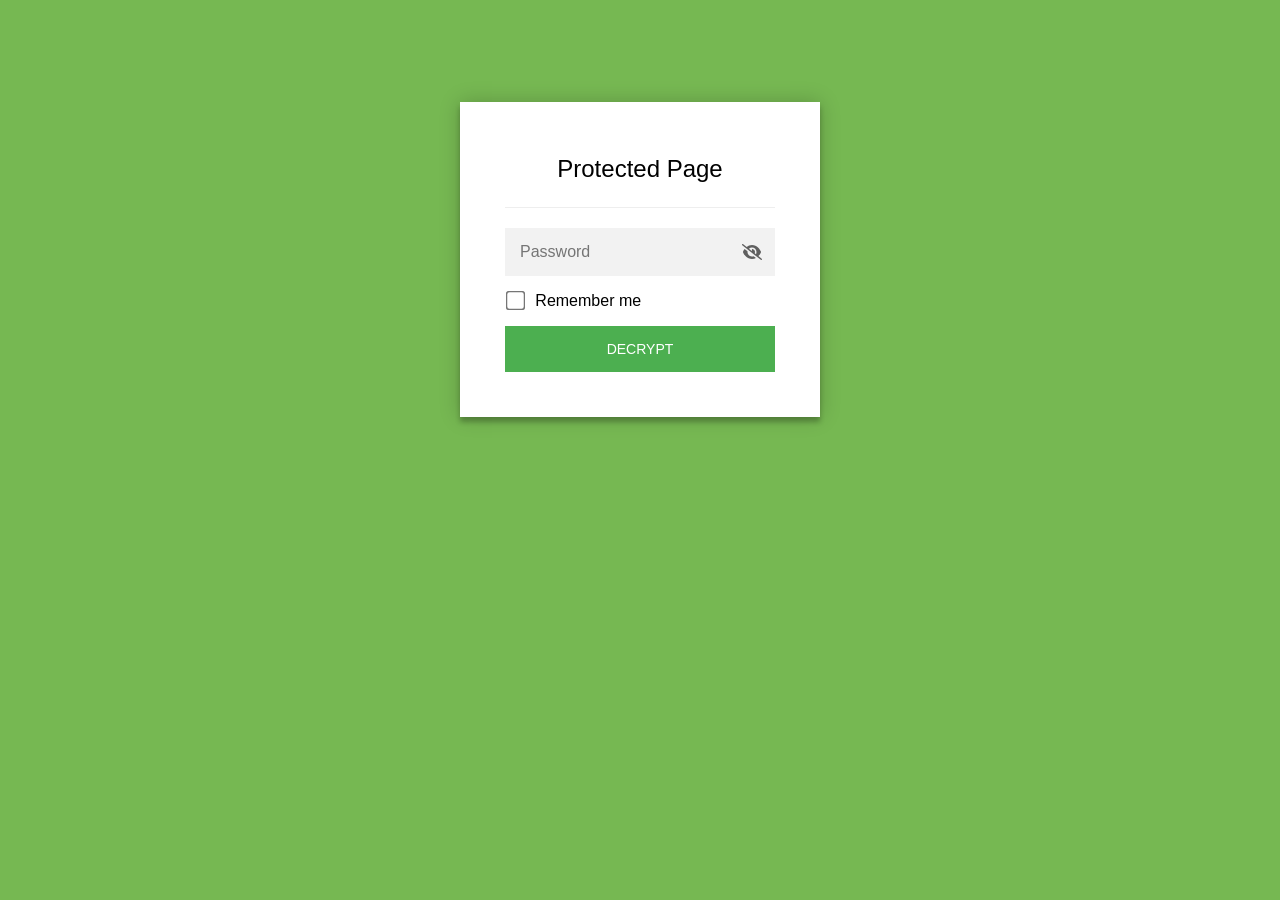
==== cases/ai-assistance.html @ ab693ded "feat: add AI Assistance NDA case with slider + new Figma-derived visual system - New case page cases" ====
<!DOCTYPE html>
<html class="staticrypt-html">
    <head>
        <meta charset="utf-8" />
        <title>Protected Page</title>
        <meta name="viewport" content="width=device-width, initial-scale=1" />

        <!-- do not cache this page -->
        <meta http-equiv="cache-control" content="max-age=0" />
        <meta http-equiv="cache-control" content="no-cache" />
        <meta http-equiv="expires" content="0" />
        <meta http-equiv="expires" content="Tue, 01 Jan 1980 1:00:00 GMT" />
        <meta http-equiv="pragma" content="no-cache" />

        <style>
            .staticrypt-hr {
                margin-top: 20px;
                margin-bottom: 20px;
                border: 0;
                border-top: 1px solid #eee;
            }

            .staticrypt-page {
                width: 360px;
                padding: 8% 0 0;
                margin: auto;
                box-sizing: border-box;
            }

            .staticrypt-form {
                position: relative;
                z-index: 1;
                background: #ffffff;
                max-width: 360px;
                margin: 0 auto 100px;
                padding: 45px;
                text-align: center;
                box-shadow: 0 0 20px 0 rgba(0, 0, 0, 0.2), 0 5px 5px 0 rgba(0, 0, 0, 0.24);
            }

            .staticrypt-form input[type="password"],
            input[type="text"] {
                background: inherit;
                border: 0;
                box-sizing: border-box; /* This ensures padding is included in the total width */
                font-size: 14px;
                outline: 0;
                padding: 15px 30px 15px 15px; /* Adjust the padding to ensure there is space for the icon */
                width: 100%;
            }

            .staticrypt-password-container {
                position: relative;
                outline: 0;
                background: #f2f2f2;
                width: 100%;
                border: 0;
                margin: 0 0 15px;
                box-sizing: border-box;
            }

            .staticrypt-toggle-password-visibility {
                cursor: pointer;
                height: 20px;
                opacity: 60%;
                padding: 13px;
                position: absolute;
                right: 0;
                top: 50%;
                transform: translateY(-50%);
                width: 20px;
            }

            .staticrypt-form .staticrypt-decrypt-button {
                text-transform: uppercase;
                outline: 0;
                background: #4CAF50;
                width: 100%;
                border: 0;
                padding: 15px;
                color: #ffffff;
                font-size: 14px;
                cursor: pointer;
            }

            .staticrypt-form .staticrypt-decrypt-button:hover,
            .staticrypt-form .staticrypt-decrypt-button:active,
            .staticrypt-form .staticrypt-decrypt-button:focus {
                background: #4CAF50;
                filter: brightness(92%);
            }

            .staticrypt-html {
                height: 100%;
            }

            .staticrypt-body {
                height: 100%;
                margin: 0;
            }

            .staticrypt-content {
                height: 100%;
                margin-bottom: 1em;
                background: #76B852;
                font-family: "Arial", sans-serif;
                -webkit-font-smoothing: antialiased;
                -moz-osx-font-smoothing: grayscale;
            }

            .staticrypt-instructions {
                margin-top: -1em;
                margin-bottom: 1em;
            }

            .staticrypt-title {
                font-size: 1.5em;
            }

            label.staticrypt-remember {
                display: flex;
                align-items: center;
                margin-bottom: 1em;
            }

            .staticrypt-remember input[type="checkbox"] {
                transform: scale(1.5);
                margin-right: 1em;
            }

            .hidden {
                display: none !important;
            }

            .staticrypt-spinner-container {
                height: 100%;
                display: flex;
                align-items: center;
                justify-content: center;
            }

            .staticrypt-spinner {
                display: inline-block;
                width: 2rem;
                height: 2rem;
                vertical-align: text-bottom;
                border: 0.25em solid gray;
                border-right-color: transparent;
                border-radius: 50%;
                -webkit-animation: spinner-border 0.75s linear infinite;
                animation: spinner-border 0.75s linear infinite;
                animation-duration: 0.75s;
                animation-timing-function: linear;
                animation-delay: 0s;
                animation-iteration-count: infinite;
                animation-direction: normal;
                animation-fill-mode: none;
                animation-play-state: running;
                animation-name: spinner-border;
            }

            @keyframes spinner-border {
                100% {
                    transform: rotate(360deg);
                }
            }

            @media screen and (-webkit-min-device-pixel-ratio: 0) {
                .staticrypt-form input[type="password"],
                input[type="text"] {
                    font-size: 16px;
                }
            }
        </style>
    </head>

    <body class="staticrypt-body">
        <div id="staticrypt_loading" class="staticrypt-spinner-container">
            <div class="staticrypt-spinner"></div>
        </div>

        <div id="staticrypt_content" class="staticrypt-content hidden">
            <div class="staticrypt-page">
                <div class="staticrypt-form">
                    <div class="staticrypt-instructions">
                        <p class="staticrypt-title">Protected Page</p>
                        <p></p>
                    </div>

                    <hr class="staticrypt-hr" />

                    <form id="staticrypt-form" action="#" method="post">
                        <div class="staticrypt-password-container">
                            <input
                                id="staticrypt-password"
                                type="password"
                                name="password"
                                placeholder="Password"
                                autofocus
                            />

                            <img
                                class="staticrypt-toggle-password-visibility"
                                alt="Show password"
                                title="Show password"
                                src="[data-uri]"
                            />
                        </div>

                        <label id="staticrypt-remember-label" class="staticrypt-remember hidden">
                            <input id="staticrypt-remember" type="checkbox" name="remember" />
                            Remember me
                        </label>

                        <input type="submit" class="staticrypt-decrypt-button" value="DECRYPT" />
                    </form>
                </div>
            </div>
        </div>

        <script>
            // these variables will be filled when generating the file - the template format is 'variable_name'
            const staticryptInitiator = ((function(){
  const exports = {};
  const cryptoEngine = ((function(){
  const exports = {};
  const { subtle } = crypto;

const IV_BITS = 16 * 8;
const HEX_BITS = 4;
const ENCRYPTION_ALGO = "AES-CBC";

/**
 * Translates between utf8 encoded hexadecimal strings
 * and Uint8Array bytes.
 */
const HexEncoder = {
    /**
     * hex string -> bytes
     * @param {string} hexString
     * @returns {Uint8Array}
     */
    parse: function (hexString) {
        if (hexString.length % 2 !== 0) throw "Invalid hexString";
        const arrayBuffer = new Uint8Array(hexString.length / 2);

        for (let i = 0; i < hexString.length; i += 2) {
            const byteValue = parseInt(hexString.substring(i, i + 2), 16);
            if (isNaN(byteValue)) {
                throw "Invalid hexString";
            }
            arrayBuffer[i / 2] = byteValue;
        }
        return arrayBuffer;
    },

    /**
     * bytes -> hex string
     * @param {Uint8Array} bytes
     * @returns {string}
     */
    stringify: function (bytes) {
        const hexBytes = [];

        for (let i = 0; i < bytes.length; ++i) {
            let byteString = bytes[i].toString(16);
            if (byteString.length < 2) {
                byteString = "0" + byteString;
            }
            hexBytes.push(byteString);
        }
        return hexBytes.join("");
    },
};

/**
 * Translates between utf8 strings and Uint8Array bytes.
 */
const UTF8Encoder = {
    parse: function (str) {
        return new TextEncoder().encode(str);
    },

    stringify: function (bytes) {
        return new TextDecoder().decode(bytes);
    },
};

/**
 * Salt and encrypt a msg with a password.
 */
async function encrypt(msg, hashedPassword) {
    // Must be 16 bytes, unpredictable, and preferably cryptographically random. However, it need not be secret.
    // https://developer.mozilla.org/en-US/docs/Web/API/SubtleCrypto/encrypt#parameters
    const iv = crypto.getRandomValues(new Uint8Array(IV_BITS / 8));

    const key = await subtle.importKey("raw", HexEncoder.parse(hashedPassword), ENCRYPTION_ALGO, false, ["encrypt"]);

    const encrypted = await subtle.encrypt(
        {
            name: ENCRYPTION_ALGO,
            iv: iv,
        },
        key,
        UTF8Encoder.parse(msg)
    );

    // iv will be 32 hex characters, we prepend it to the ciphertext for use in decryption
    return HexEncoder.stringify(iv) + HexEncoder.stringify(new Uint8Array(encrypted));
}
exports.encrypt = encrypt;

/**
 * Decrypt a salted msg using a password.
 *
 * @param {string} encryptedMsg
 * @param {string} hashedPassword
 * @returns {Promise<string>}
 */
async function decrypt(encryptedMsg, hashedPassword) {
    const ivLength = IV_BITS / HEX_BITS;
    const iv = HexEncoder.parse(encryptedMsg.substring(0, ivLength));
    const encrypted = encryptedMsg.substring(ivLength);

    const key = await subtle.importKey("raw", HexEncoder.parse(hashedPassword), ENCRYPTION_ALGO, false, ["decrypt"]);

    const outBuffer = await subtle.decrypt(
        {
            name: ENCRYPTION_ALGO,
            iv: iv,
        },
        key,
        HexEncoder.parse(encrypted)
    );

    return UTF8Encoder.stringify(new Uint8Array(outBuffer));
}
exports.decrypt = decrypt;

/**
 * Salt and hash the password so it can be stored in localStorage without opening a password reuse vulnerability.
 *
 * @param {string} password
 * @param {string} salt
 * @returns {Promise<string>}
 */
async function hashPassword(password, salt) {
    // we hash the password in multiple steps, each adding more iterations. This is because we used to allow less
    // iterations, so for backward compatibility reasons, we need to support going from that to more iterations.
    let hashedPassword = await hashLegacyRound(password, salt);

    hashedPassword = await hashSecondRound(hashedPassword, salt);

    return hashThirdRound(hashedPassword, salt);
}
exports.hashPassword = hashPassword;

/**
 * This hashes the password with 1k iterations. This is a low number, we need this function to support backwards
 * compatibility.
 *
 * @param {string} password
 * @param {string} salt
 * @returns {Promise<string>}
 */
function hashLegacyRound(password, salt) {
    return pbkdf2(password, salt, 1000, "SHA-1");
}
exports.hashLegacyRound = hashLegacyRound;

/**
 * Add a second round of iterations. This is because we used to use 1k, so for backwards compatibility with
 * remember-me/autodecrypt links, we need to support going from that to more iterations.
 *
 * @param hashedPassword
 * @param salt
 * @returns {Promise<string>}
 */
function hashSecondRound(hashedPassword, salt) {
    return pbkdf2(hashedPassword, salt, 14000, "SHA-256");
}
exports.hashSecondRound = hashSecondRound;

/**
 * Add a third round of iterations to bring total number to 600k. This is because we used to use 1k, then 15k, so for
 * backwards compatibility with remember-me/autodecrypt links, we need to support going from that to more iterations.
 *
 * @param hashedPassword
 * @param salt
 * @returns {Promise<string>}
 */
function hashThirdRound(hashedPassword, salt) {
    return pbkdf2(hashedPassword, salt, 585000, "SHA-256");
}
exports.hashThirdRound = hashThirdRound;

/**
 * Salt and hash the password so it can be stored in localStorage without opening a password reuse vulnerability.
 *
 * @param {string} password
 * @param {string} salt
 * @param {int} iterations
 * @param {string} hashAlgorithm
 * @returns {Promise<string>}
 */
async function pbkdf2(password, salt, iterations, hashAlgorithm) {
    const key = await subtle.importKey("raw", UTF8Encoder.parse(password), "PBKDF2", false, ["deriveBits"]);

    const keyBytes = await subtle.deriveBits(
        {
            name: "PBKDF2",
            hash: hashAlgorithm,
            iterations,
            salt: UTF8Encoder.parse(salt),
        },
        key,
        256
    );

    return HexEncoder.stringify(new Uint8Array(keyBytes));
}

function generateRandomSalt() {
    const bytes = crypto.getRandomValues(new Uint8Array(128 / 8));

    return HexEncoder.stringify(new Uint8Array(bytes));
}
exports.generateRandomSalt = generateRandomSalt;

async function signMessage(hashedPassword, message) {
    const key = await subtle.importKey(
        "raw",
        HexEncoder.parse(hashedPassword),
        {
            name: "HMAC",
            hash: "SHA-256",
        },
        false,
        ["sign"]
    );
    const signature = await subtle.sign("HMAC", key, UTF8Encoder.parse(message));

    return HexEncoder.stringify(new Uint8Array(signature));
}
exports.signMessage = signMessage;

function getRandomAlphanum() {
    const possibleCharacters = "abcdefghijklmnopqrstuvwxyzABCDEFGHIJKLMNOPQRSTUVWXYZ0123456789";

    let byteArray;
    let parsedInt;

    // Keep generating new random bytes until we get a value that falls
    // within a range that can be evenly divided by possibleCharacters.length
    do {
        byteArray = crypto.getRandomValues(new Uint8Array(1));
        // extract the lowest byte to get an int from 0 to 255 (probably unnecessary, since we're only generating 1 byte)
        parsedInt = byteArray[0] & 0xff;
    } while (parsedInt >= 256 - (256 % possibleCharacters.length));

    // Take the modulo of the parsed integer to get a random number between 0 and totalLength - 1
    const randomIndex = parsedInt % possibleCharacters.length;

    return possibleCharacters[randomIndex];
}

/**
 * Generate a random string of a given length.
 *
 * @param {int} length
 * @returns {string}
 */
function generateRandomString(length) {
    let randomString = "";

    for (let i = 0; i < length; i++) {
        randomString += getRandomAlphanum();
    }

    return randomString;
}
exports.generateRandomString = generateRandomString;

  return exports;
})());
const codec = ((function(){
  const exports = {};
  /**
 * Initialize the codec with the provided cryptoEngine - this return functions to encode and decode messages.
 *
 * @param cryptoEngine - the engine to use for encryption / decryption
 */
function init(cryptoEngine) {
    const exports = {};

    /**
     * Top-level function for encoding a message.
     * Includes password hashing, encryption, and signing.
     *
     * @param {string} msg
     * @param {string} password
     * @param {string} salt
     *
     * @returns {string} The encoded text
     */
    async function encode(msg, password, salt) {
        const hashedPassword = await cryptoEngine.hashPassword(password, salt);

        const encrypted = await cryptoEngine.encrypt(msg, hashedPassword);

        // we use the hashed password in the HMAC because this is effectively what will be used a password (so we can store
        // it in localStorage safely, we don't use the clear text password)
        const hmac = await cryptoEngine.signMessage(hashedPassword, encrypted);

        return hmac + encrypted;
    }
    exports.encode = encode;

    /**
     * Encode using a password that has already been hashed. This is useful to encode multiple messages in a row, that way
     * we don't need to hash the password multiple times.
     *
     * @param {string} msg
     * @param {string} hashedPassword
     *
     * @returns {string} The encoded text
     */
    async function encodeWithHashedPassword(msg, hashedPassword) {
        const encrypted = await cryptoEngine.encrypt(msg, hashedPassword);

        // we use the hashed password in the HMAC because this is effectively what will be used a password (so we can store
        // it in localStorage safely, we don't use the clear text password)
        const hmac = await cryptoEngine.signMessage(hashedPassword, encrypted);

        return hmac + encrypted;
    }
    exports.encodeWithHashedPassword = encodeWithHashedPassword;

    /**
     * Top-level function for decoding a message.
     * Includes signature check and decryption.
     *
     * @param {string} signedMsg
     * @param {string} hashedPassword
     * @param {string} salt
     * @param {int} backwardCompatibleAttempt
     * @param {string} originalPassword
     *
     * @returns {Object} {success: true, decoded: string} | {success: false, message: string}
     */
    async function decode(signedMsg, hashedPassword, salt, backwardCompatibleAttempt = 0, originalPassword = "") {
        const encryptedHMAC = signedMsg.substring(0, 64);
        const encryptedMsg = signedMsg.substring(64);
        const decryptedHMAC = await cryptoEngine.signMessage(hashedPassword, encryptedMsg);

        if (decryptedHMAC !== encryptedHMAC) {
            // we have been raising the number of iterations in the hashing algorithm multiple times, so to support the old
            // remember-me/autodecrypt links we need to try bringing the old hashes up to speed.
            originalPassword = originalPassword || hashedPassword;
            if (backwardCompatibleAttempt === 0) {
                const updatedHashedPassword = await cryptoEngine.hashThirdRound(originalPassword, salt);

                return decode(signedMsg, updatedHashedPassword, salt, backwardCompatibleAttempt + 1, originalPassword);
            }
            if (backwardCompatibleAttempt === 1) {
                let updatedHashedPassword = await cryptoEngine.hashSecondRound(originalPassword, salt);
                updatedHashedPassword = await cryptoEngine.hashThirdRound(updatedHashedPassword, salt);

                return decode(signedMsg, updatedHashedPassword, salt, backwardCompatibleAttempt + 1, originalPassword);
            }

            return { success: false, message: "Signature mismatch" };
        }

        return {
            success: true,
            decoded: await cryptoEngine.decrypt(encryptedMsg, hashedPassword),
        };
    }
    exports.decode = decode;

    return exports;
}
exports.init = init;

  return exports;
})());
const decode = codec.init(cryptoEngine).decode;

/**
 * Initialize the staticrypt module, that exposes functions callbable by the password_template.
 *
 * @param {{
 *  staticryptEncryptedMsgUniqueVariableName: string,
 *  isRememberEnabled: boolean,
 *  rememberDurationInDays: number,
 *  staticryptSaltUniqueVariableName: string,
 * }} staticryptConfig - object of data that is stored on the password_template at encryption time.
 *
 * @param {{
 *  rememberExpirationKey: string,
 *  rememberPassphraseKey: string,
 *  replaceHtmlCallback: function,
 *  clearLocalStorageCallback: function,
 * }} templateConfig - object of data that can be configured by a custom password_template.
 */
function init(staticryptConfig, templateConfig) {
    const exports = {};

    /**
     * Decrypt our encrypted page, replace the whole HTML.
     *
     * @param {string} hashedPassword
     * @returns {Promise<boolean>}
     */
    async function decryptAndReplaceHtml(hashedPassword) {
        const { staticryptEncryptedMsgUniqueVariableName, staticryptSaltUniqueVariableName } = staticryptConfig;
        const { replaceHtmlCallback } = templateConfig;

        const result = await decode(
            staticryptEncryptedMsgUniqueVariableName,
            hashedPassword,
            staticryptSaltUniqueVariableName
        );
        if (!result.success) {
            return false;
        }
        const plainHTML = result.decoded;

        // if the user configured a callback call it, otherwise just replace the whole HTML
        if (typeof replaceHtmlCallback === "function") {
            replaceHtmlCallback(plainHTML);
        } else {
            document.write(plainHTML);
            document.close();
        }

        return true;
    }

    /**
     * Attempt to decrypt the page and replace the whole HTML.
     *
     * @param {string} password
     * @param {boolean} isRememberChecked
     *
     * @returns {Promise<{isSuccessful: boolean, hashedPassword?: string}>} - we return an object, so that if we want to
     *   expose more information in the future we can do it without breaking the password_template
     */
    async function handleDecryptionOfPage(password, isRememberChecked) {
        const { staticryptSaltUniqueVariableName } = staticryptConfig;

        // decrypt and replace the whole page
        const hashedPassword = await cryptoEngine.hashPassword(password, staticryptSaltUniqueVariableName);
        return handleDecryptionOfPageFromHash(hashedPassword, isRememberChecked);
    }
    exports.handleDecryptionOfPage = handleDecryptionOfPage;

    async function handleDecryptionOfPageFromHash(hashedPassword, isRememberChecked) {
        const { isRememberEnabled, rememberDurationInDays } = staticryptConfig;
        const { rememberExpirationKey, rememberPassphraseKey } = templateConfig;

        const isDecryptionSuccessful = await decryptAndReplaceHtml(hashedPassword);

        if (!isDecryptionSuccessful) {
            return {
                isSuccessful: false,
                hashedPassword,
            };
        }

        // remember the hashedPassword and set its expiration if necessary
        if (isRememberEnabled && isRememberChecked) {
            window.localStorage.setItem(rememberPassphraseKey, hashedPassword);

            // set the expiration if the duration isn't 0 (meaning no expiration)
            if (rememberDurationInDays > 0) {
                window.localStorage.setItem(
                    rememberExpirationKey,
                    (new Date().getTime() + rememberDurationInDays * 24 * 60 * 60 * 1000).toString()
                );
            }
        }

        return {
            isSuccessful: true,
            hashedPassword,
        };
    }
    exports.handleDecryptionOfPageFromHash = handleDecryptionOfPageFromHash;

    /**
     * Clear localstorage from staticrypt related values
     */
    function clearLocalStorage() {
        const { clearLocalStorageCallback, rememberExpirationKey, rememberPassphraseKey } = templateConfig;

        if (typeof clearLocalStorageCallback === "function") {
            clearLocalStorageCallback();
        } else {
            localStorage.removeItem(rememberPassphraseKey);
            localStorage.removeItem(rememberExpirationKey);
        }
    }

    async function handleDecryptOnLoad() {
        let isSuccessful = await decryptOnLoadFromUrl();

        if (!isSuccessful) {
            isSuccessful = await decryptOnLoadFromRememberMe();
        }

        return { isSuccessful };
    }
    exports.handleDecryptOnLoad = handleDecryptOnLoad;

    /**
     * Clear storage if we are logging out
     *
     * @returns {boolean} - whether we logged out
     */
    function logoutIfNeeded() {
        const logoutKey = "staticrypt_logout";

        // handle logout through query param
        const queryParams = new URLSearchParams(window.location.search);
        if (queryParams.has(logoutKey)) {
            clearLocalStorage();
            return true;
        }

        // handle logout through URL fragment
        const hash = window.location.hash.substring(1);
        if (hash.includes(logoutKey)) {
            clearLocalStorage();
            return true;
        }

        return false;
    }

    /**
     * To be called on load: check if we want to try to decrypt and replace the HTML with the decrypted content, and
     * try to do it if needed.
     *
     * @returns {Promise<boolean>} true if we derypted and replaced the whole page, false otherwise
     */
    async function decryptOnLoadFromRememberMe() {
        const { rememberDurationInDays } = staticryptConfig;
        const { rememberExpirationKey, rememberPassphraseKey } = templateConfig;

        // if we are login out, terminate
        if (logoutIfNeeded()) {
            return false;
        }

        // if there is expiration configured, check if we're not beyond the expiration
        if (rememberDurationInDays && rememberDurationInDays > 0) {
            const expiration = localStorage.getItem(rememberExpirationKey),
                isExpired = expiration && new Date().getTime() > parseInt(expiration);

            if (isExpired) {
                clearLocalStorage();
                return false;
            }
        }

        const hashedPassword = localStorage.getItem(rememberPassphraseKey);

        if (hashedPassword) {
            // try to decrypt
            const isDecryptionSuccessful = await decryptAndReplaceHtml(hashedPassword);

            // if the decryption is unsuccessful the password might be wrong - silently clear the saved data and let
            // the user fill the password form again
            if (!isDecryptionSuccessful) {
                clearLocalStorage();
                return false;
            }

            return true;
        }

        return false;
    }

    async function decryptOnLoadFromUrl() {
        const passwordKey = "staticrypt_pwd";
        const rememberMeKey = "remember_me";

        // try to get the password from the query param (for backward compatibility - we now want to avoid this method,
        // since it sends the hashed password to the server which isn't needed)
        const queryParams = new URLSearchParams(window.location.search);
        const hashedPasswordQuery = queryParams.get(passwordKey);
        const rememberMeQuery = queryParams.get(rememberMeKey);

        const urlFragment = window.location.hash.substring(1);
        // get the password from the url fragment
        const hashedPasswordRegexMatch = urlFragment.match(new RegExp(passwordKey + "=([^&]*)"));
        const hashedPasswordFragment = hashedPasswordRegexMatch ? hashedPasswordRegexMatch[1] : null;
        const rememberMeFragment = urlFragment.includes(rememberMeKey);

        const hashedPassword = hashedPasswordFragment || hashedPasswordQuery;
        const rememberMe = rememberMeFragment || rememberMeQuery;

        if (hashedPassword) {
            return handleDecryptionOfPageFromHash(hashedPassword, rememberMe);
        }

        return false;
    }

    return exports;
}
exports.init = init;

  return exports;
})());
            const templateError = "Bad password!",
                templateToggleAltShow = "Show password",
                templateToggleAltHide = "Hide password",
                isRememberEnabled = true,
                staticryptConfig = {"staticryptEncryptedMsgUniqueVariableName":"[base64]","isRememberEnabled":true,"rememberDurationInDays":0,"staticryptSaltUniqueVariableName":"977009fb82cca324f582cc6328c526e1"};

            // you can edit these values to customize some of the behavior of StatiCrypt
            const templateConfig = {
                rememberExpirationKey: "staticrypt_expiration",
                rememberPassphraseKey: "staticrypt_passphrase",
                replaceHtmlCallback: null,
                clearLocalStorageCallback: null,
            };

            // init the staticrypt engine
            const staticrypt = staticryptInitiator.init(staticryptConfig, templateConfig);

            // try to automatically decrypt on load if there is a saved password
            window.onload = async function () {
                const { isSuccessful } = await staticrypt.handleDecryptOnLoad();

                // if we didn't decrypt anything on load, show the password prompt. Otherwise the content has already been
                // replaced, no need to do anything
                if (!isSuccessful) {
                    // hide loading screen
                    document.getElementById("staticrypt_loading").classList.add("hidden");
                    document.getElementById("staticrypt_content").classList.remove("hidden");
                    document.getElementById("staticrypt-password").focus();

                    // show the remember me checkbox
                    if (isRememberEnabled) {
                        document.getElementById("staticrypt-remember-label").classList.remove("hidden");
                    }
                }
            };

            // toggle password visibility
            const toggleIcon = document.querySelector(".staticrypt-toggle-password-visibility");
            // these two icons are coming from FontAwesome
            const imgSrcEyeClosed =
                "[data-uri]";
            const imgSrcEyeOpened =
                "[data-uri]";
            toggleIcon.addEventListener("click", function () {
                const passwordInput = document.getElementById("staticrypt-password");
                if (passwordInput.type === "password") {
                    passwordInput.type = "text";
                    toggleIcon.src = imgSrcEyeOpened;
                    toggleIcon.alt = templateToggleAltHide;
                    toggleIcon.title = templateToggleAltHide;
                } else {
                    passwordInput.type = "password";
                    toggleIcon.src = imgSrcEyeClosed;
                    toggleIcon.alt = templateToggleAltShow;
                    toggleIcon.title = templateToggleAltShow;
                }
            });

            // handle password form submission
            document.getElementById("staticrypt-form").addEventListener("submit", async function (e) {
                e.preventDefault();

                const password = document.getElementById("staticrypt-password").value,
                    isRememberChecked = document.getElementById("staticrypt-remember").checked;

                const { isSuccessful } = await staticrypt.handleDecryptionOfPage(password, isRememberChecked);

                if (!isSuccessful) {
                    alert(templateError);
                }
            });
        </script>
    </body>
</html>
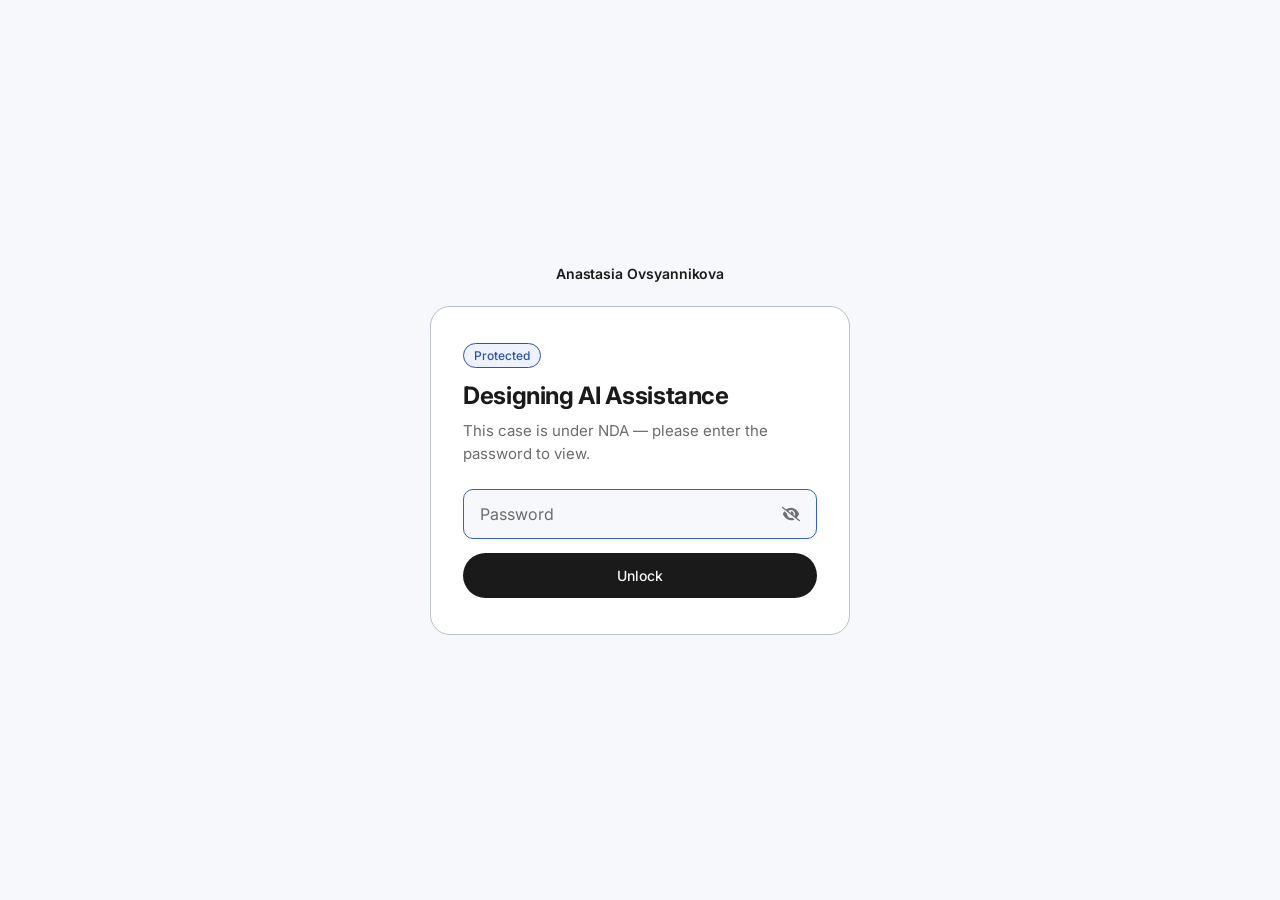
==== commit 9f3d916a: "fix: NDA case v2 — restructure lang blocks, align tag pills, custom staticrypt template - Threecol P" ====
--- a/cases/ai-assistance.html
+++ b/cases/ai-assistance.html
@@ -1,142 +1,184 @@
 <!DOCTYPE html>
-<html class="staticrypt-html">
+<html class="staticrypt-html" lang="en">
     <head>
         <meta charset="utf-8" />
-        <title>Protected Page</title>
+        <title>Designing AI Assistance</title>
         <meta name="viewport" content="width=device-width, initial-scale=1" />
-
-        <!-- do not cache this page -->
         <meta http-equiv="cache-control" content="max-age=0" />
         <meta http-equiv="cache-control" content="no-cache" />
         <meta http-equiv="expires" content="0" />
-        <meta http-equiv="expires" content="Tue, 01 Jan 1980 1:00:00 GMT" />
         <meta http-equiv="pragma" content="no-cache" />
+        <link rel="preconnect" href="https://fonts.googleapis.com">
+        <link rel="preconnect" href="https://fonts.gstatic.com" crossorigin>
+        <link href="https://fonts.googleapis.com/css2?family=Inter:wght@400;500;600;700&family=JetBrains+Mono:wght@500&display=swap" rel="stylesheet">
 
         <style>
-            .staticrypt-hr {
-                margin-top: 20px;
-                margin-bottom: 20px;
-                border: 0;
-                border-top: 1px solid #eee;
-            }
-
-            .staticrypt-page {
-                width: 360px;
-                padding: 8% 0 0;
-                margin: auto;
-                box-sizing: border-box;
-            }
-
-            .staticrypt-form {
-                position: relative;
-                z-index: 1;
-                background: #ffffff;
-                max-width: 360px;
-                margin: 0 auto 100px;
-                padding: 45px;
-                text-align: center;
-                box-shadow: 0 0 20px 0 rgba(0, 0, 0, 0.2), 0 5px 5px 0 rgba(0, 0, 0, 0.24);
-            }
-
-            .staticrypt-form input[type="password"],
-            input[type="text"] {
-                background: inherit;
-                border: 0;
-                box-sizing: border-box; /* This ensures padding is included in the total width */
-                font-size: 14px;
-                outline: 0;
-                padding: 15px 30px 15px 15px; /* Adjust the padding to ensure there is space for the icon */
-                width: 100%;
-            }
-
-            .staticrypt-password-container {
-                position: relative;
-                outline: 0;
-                background: #f2f2f2;
-                width: 100%;
-                border: 0;
-                margin: 0 0 15px;
-                box-sizing: border-box;
-            }
-
-            .staticrypt-toggle-password-visibility {
-                cursor: pointer;
-                height: 20px;
-                opacity: 60%;
-                padding: 13px;
-                position: absolute;
-                right: 0;
-                top: 50%;
-                transform: translateY(-50%);
-                width: 20px;
-            }
-
-            .staticrypt-form .staticrypt-decrypt-button {
-                text-transform: uppercase;
-                outline: 0;
-                background: #4CAF50;
-                width: 100%;
-                border: 0;
-                padding: 15px;
-                color: #ffffff;
-                font-size: 14px;
-                cursor: pointer;
-            }
-
-            .staticrypt-form .staticrypt-decrypt-button:hover,
-            .staticrypt-form .staticrypt-decrypt-button:active,
-            .staticrypt-form .staticrypt-decrypt-button:focus {
-                background: #4CAF50;
-                filter: brightness(92%);
-            }
-
-            .staticrypt-html {
-                height: 100%;
-            }
+            :root {
+                --color-bg: #F7F8FB;
+                --color-surface: #FFFFFF;
+                --color-text: #1A1A1A;
+                --color-text-muted: #6B6B6B;
+                --color-accent: #335EDD;
+                --color-border: #BAC0C9;
+            }
+
+            .staticrypt-html { height: 100%; }
 
             .staticrypt-body {
                 height: 100%;
                 margin: 0;
+                font-family: 'Inter', system-ui, -apple-system, sans-serif;
+                -webkit-font-smoothing: antialiased;
+                -moz-osx-font-smoothing: grayscale;
+                background: var(--color-bg);
+                color: var(--color-text);
             }
 
             .staticrypt-content {
                 height: 100%;
-                margin-bottom: 1em;
-                background: #76B852;
-                font-family: "Arial", sans-serif;
-                -webkit-font-smoothing: antialiased;
-                -moz-osx-font-smoothing: grayscale;
-            }
-
-            .staticrypt-instructions {
-                margin-top: -1em;
-                margin-bottom: 1em;
-            }
-
-            .staticrypt-title {
-                font-size: 1.5em;
-            }
-
-            label.staticrypt-remember {
+                min-height: 100vh;
                 display: flex;
                 align-items: center;
-                margin-bottom: 1em;
-            }
-
-            .staticrypt-remember input[type="checkbox"] {
-                transform: scale(1.5);
-                margin-right: 1em;
-            }
-
-            .hidden {
-                display: none !important;
-            }
+                justify-content: center;
+                padding: 32px 20px;
+                box-sizing: border-box;
+            }
+
+            .staticrypt-page {
+                width: 100%;
+                max-width: 420px;
+            }
+
+            .staticrypt-brand {
+                text-align: center;
+                margin-bottom: 24px;
+                font-size: 14px;
+                font-weight: 600;
+                color: var(--color-text);
+                letter-spacing: -0.005em;
+            }
+
+            .staticrypt-brand a {
+                color: inherit;
+                text-decoration: none;
+            }
+
+            .staticrypt-form {
+                background: var(--color-surface);
+                border: 0.5px solid var(--color-border);
+                border-radius: 20px;
+                padding: 36px 32px;
+                text-align: left;
+            }
+
+            .staticrypt-tag {
+                display: inline-flex;
+                align-items: center;
+                gap: 6px;
+                padding: 4px 10px;
+                background: #EEF2FC;
+                border: 0.5px solid;
+                color: #2C51BD;
+                border-radius: 999px;
+                font-size: 12px;
+                font-weight: 500;
+                margin-bottom: 14px;
+            }
+
+            .staticrypt-title {
+                font-size: 24px;
+                font-weight: 700;
+                letter-spacing: -0.015em;
+                line-height: 1.2;
+                margin: 0 0 8px 0;
+                color: var(--color-text);
+            }
+
+            .staticrypt-instructions p {
+                font-size: 15px;
+                line-height: 1.55;
+                color: var(--color-text-muted);
+                margin: 0 0 24px 0;
+            }
+
+            .staticrypt-hr { display: none; }
+
+            .staticrypt-password-container {
+                position: relative;
+                background: var(--color-bg);
+                border: 0.5px solid var(--color-border);
+                border-radius: 10px;
+                margin-bottom: 14px;
+                transition: border-color 0.15s ease;
+            }
+            .staticrypt-password-container:focus-within {
+                border-color: var(--color-accent);
+            }
+
+            .staticrypt-form input[type="password"],
+            .staticrypt-form input[type="text"] {
+                background: transparent;
+                border: 0;
+                box-sizing: border-box;
+                font: inherit;
+                font-size: 15px;
+                color: var(--color-text);
+                outline: 0;
+                padding: 14px 44px 14px 16px;
+                width: 100%;
+            }
+
+            .staticrypt-form input::placeholder {
+                color: var(--color-text-muted);
+                opacity: 1;
+            }
+
+            .staticrypt-toggle-password-visibility {
+                cursor: pointer;
+                height: 18px;
+                opacity: 0.55;
+                padding: 12px;
+                position: absolute;
+                right: 4px;
+                top: 50%;
+                transform: translateY(-50%);
+                width: 18px;
+                transition: opacity 0.15s ease;
+            }
+            .staticrypt-toggle-password-visibility:hover { opacity: 0.85; }
+
+            .staticrypt-form .staticrypt-decrypt-button {
+                text-transform: none;
+                outline: 0;
+                background: var(--color-text);
+                width: 100%;
+                border: 0;
+                border-radius: 999px;
+                padding: 14px 22px;
+                color: var(--color-bg);
+                font: inherit;
+                font-size: 14px;
+                font-weight: 500;
+                cursor: pointer;
+                transition: transform 0.15s ease, filter 0.15s ease;
+            }
+            .staticrypt-form .staticrypt-decrypt-button:hover {
+                filter: brightness(120%);
+                transform: translateY(-1px);
+            }
+            .staticrypt-form .staticrypt-decrypt-button:active { transform: translateY(0); }
+
+            label.staticrypt-remember { display: none !important; }
+            .staticrypt-remember input[type="checkbox"] { display: none; }
+
+            .hidden { display: none !important; }
 
             .staticrypt-spinner-container {
                 height: 100%;
                 display: flex;
                 align-items: center;
                 justify-content: center;
+                background: var(--color-bg);
             }
 
             .staticrypt-spinner {
@@ -144,30 +186,19 @@
                 width: 2rem;
                 height: 2rem;
                 vertical-align: text-bottom;
-                border: 0.25em solid gray;
+                border: 0.25em solid var(--color-border);
                 border-right-color: transparent;
                 border-radius: 50%;
-                -webkit-animation: spinner-border 0.75s linear infinite;
                 animation: spinner-border 0.75s linear infinite;
-                animation-duration: 0.75s;
-                animation-timing-function: linear;
-                animation-delay: 0s;
-                animation-iteration-count: infinite;
-                animation-direction: normal;
-                animation-fill-mode: none;
-                animation-play-state: running;
-                animation-name: spinner-border;
             }
 
             @keyframes spinner-border {
-                100% {
-                    transform: rotate(360deg);
-                }
+                100% { transform: rotate(360deg); }
             }
 
             @media screen and (-webkit-min-device-pixel-ratio: 0) {
                 .staticrypt-form input[type="password"],
-                input[type="text"] {
+                .staticrypt-form input[type="text"] {
                     font-size: 16px;
                 }
             }
@@ -181,13 +212,15 @@
 
         <div id="staticrypt_content" class="staticrypt-content hidden">
             <div class="staticrypt-page">
+                <div class="staticrypt-brand">
+                    <a href="../index.html">Anastasia Ovsyannikova</a>
+                </div>
                 <div class="staticrypt-form">
                     <div class="staticrypt-instructions">
-                        <p class="staticrypt-title">Protected Page</p>
-                        <p></p>
+                        <span class="staticrypt-tag">Protected</span>
+                        <h1 class="staticrypt-title">Designing AI Assistance</h1>
+                        <p>This case is under NDA — please enter the password to view.</p>
                     </div>
-
-                    <hr class="staticrypt-hr" />
 
                     <form id="staticrypt-form" action="#" method="post">
                         <div class="staticrypt-password-container">
@@ -198,12 +231,11 @@
                                 placeholder="Password"
                                 autofocus
                             />
-
                             <img
                                 class="staticrypt-toggle-password-visibility"
                                 alt="Show password"
                                 title="Show password"
-                                src="[data-uri]"
+                                src="[data-uri]"
                             />
                         </div>
 
@@ -212,14 +244,13 @@
                             Remember me
                         </label>
 
-                        <input type="submit" class="staticrypt-decrypt-button" value="DECRYPT" />
+                        <input type="submit" class="staticrypt-decrypt-button" value="Unlock" />
                     </form>
                 </div>
             </div>
         </div>
 
         <script>
-            // these variables will be filled when generating the file - the template format is 'variable_name'
             const staticryptInitiator = ((function(){
   const exports = {};
   const cryptoEngine = ((function(){
@@ -816,13 +847,12 @@
 
   return exports;
 })());
-            const templateError = "Bad password!",
+            const templateError = "Incorrect password. Try again.",
                 templateToggleAltShow = "Show password",
                 templateToggleAltHide = "Hide password",
-                isRememberEnabled = true,
-                staticryptConfig = {"staticryptEncryptedMsgUniqueVariableName":"[base64]","isRememberEnabled":true,"rememberDurationInDays":0,"staticryptSaltUniqueVariableName":"977009fb82cca324f582cc6328c526e1"};
-
-            // you can edit these values to customize some of the behavior of StatiCrypt
+                isRememberEnabled = false,
+                staticryptConfig = {"staticryptEncryptedMsgUniqueVariableName":"[base64]","isRememberEnabled":false,"rememberDurationInDays":0,"staticryptSaltUniqueVariableName":"977009fb82cca324f582cc6328c526e1"};
+
             const templateConfig = {
                 rememberExpirationKey: "staticrypt_expiration",
                 rememberPassphraseKey: "staticrypt_passphrase",
@@ -830,59 +860,37 @@
                 clearLocalStorageCallback: null,
             };
 
-            // init the staticrypt engine
             const staticrypt = staticryptInitiator.init(staticryptConfig, templateConfig);
 
-            // try to automatically decrypt on load if there is a saved password
             window.onload = async function () {
                 const { isSuccessful } = await staticrypt.handleDecryptOnLoad();
-
-                // if we didn't decrypt anything on load, show the password prompt. Otherwise the content has already been
-                // replaced, no need to do anything
                 if (!isSuccessful) {
-                    // hide loading screen
                     document.getElementById("staticrypt_loading").classList.add("hidden");
                     document.getElementById("staticrypt_content").classList.remove("hidden");
                     document.getElementById("staticrypt-password").focus();
-
-                    // show the remember me checkbox
-                    if (isRememberEnabled) {
-                        document.getElementById("staticrypt-remember-label").classList.remove("hidden");
-                    }
                 }
             };
 
-            // toggle password visibility
             const toggleIcon = document.querySelector(".staticrypt-toggle-password-visibility");
-            // these two icons are coming from FontAwesome
-            const imgSrcEyeClosed =
-                "[data-uri]";
+            const imgSrcEyeClosed = toggleIcon.src;
             const imgSrcEyeOpened =
-                "[data-uri]";
+                "[data-uri]";
+
             toggleIcon.addEventListener("click", function () {
                 const passwordInput = document.getElementById("staticrypt-password");
                 if (passwordInput.type === "password") {
                     passwordInput.type = "text";
                     toggleIcon.src = imgSrcEyeOpened;
-                    toggleIcon.alt = templateToggleAltHide;
-                    toggleIcon.title = templateToggleAltHide;
                 } else {
                     passwordInput.type = "password";
                     toggleIcon.src = imgSrcEyeClosed;
-                    toggleIcon.alt = templateToggleAltShow;
-                    toggleIcon.title = templateToggleAltShow;
                 }
             });
 
-            // handle password form submission
             document.getElementById("staticrypt-form").addEventListener("submit", async function (e) {
                 e.preventDefault();
-
-                const password = document.getElementById("staticrypt-password").value,
-                    isRememberChecked = document.getElementById("staticrypt-remember").checked;
-
-                const { isSuccessful } = await staticrypt.handleDecryptionOfPage(password, isRememberChecked);
-
+                const password = document.getElementById("staticrypt-password").value;
+                const { isSuccessful } = await staticrypt.handleDecryptionOfPage(password, false);
                 if (!isSuccessful) {
                     alert(templateError);
                 }
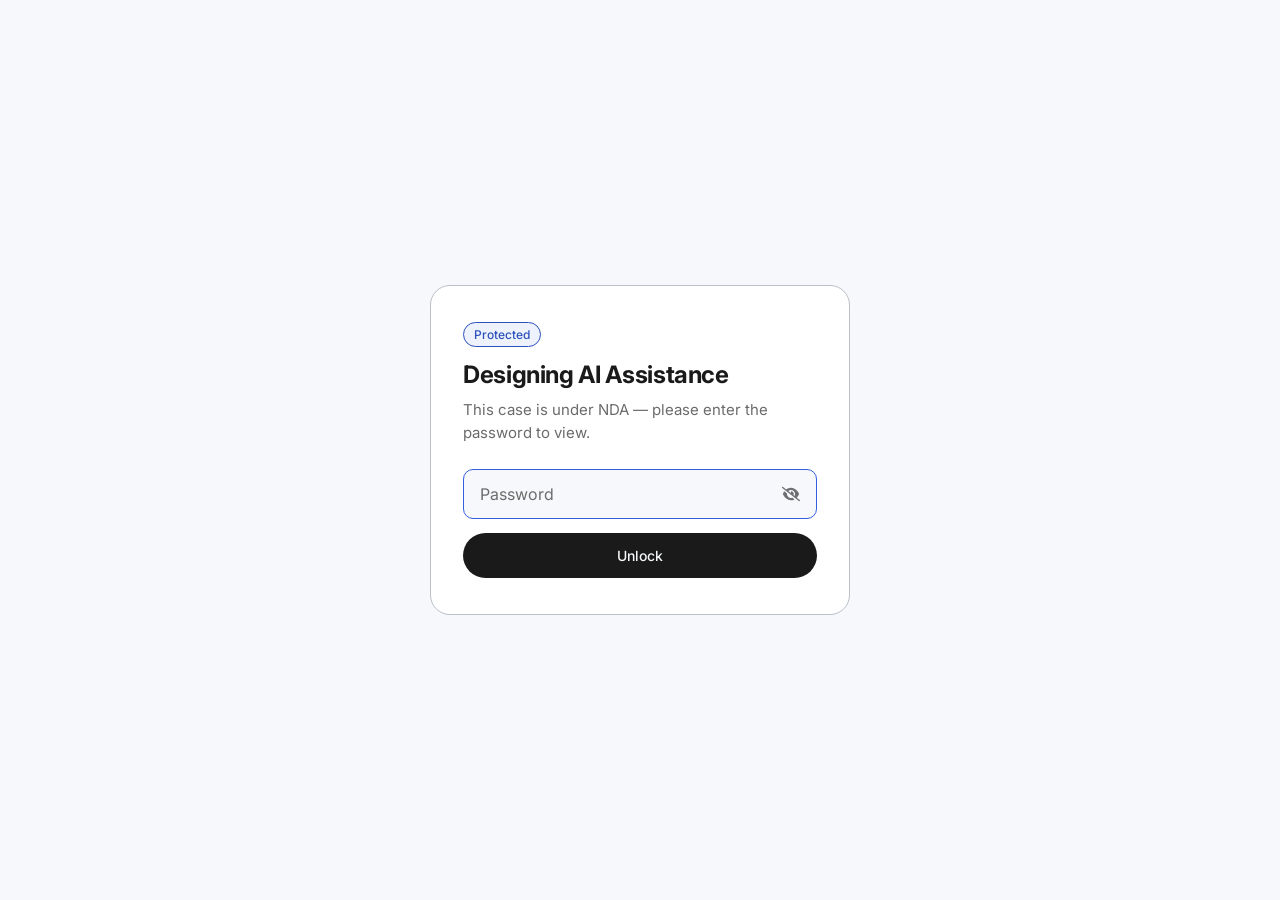
==== commit 3bf6ab4c: "fix: case v2 tweaks — wider content, meta pills, tighter sizes, single 3-col block - .case-v2 max-wi" ====
--- a/cases/ai-assistance.html
+++ b/cases/ai-assistance.html
@@ -47,20 +47,6 @@
             .staticrypt-page {
                 width: 100%;
                 max-width: 420px;
-            }
-
-            .staticrypt-brand {
-                text-align: center;
-                margin-bottom: 24px;
-                font-size: 14px;
-                font-weight: 600;
-                color: var(--color-text);
-                letter-spacing: -0.005em;
-            }
-
-            .staticrypt-brand a {
-                color: inherit;
-                text-decoration: none;
             }
 
             .staticrypt-form {
@@ -212,9 +198,6 @@
 
         <div id="staticrypt_content" class="staticrypt-content hidden">
             <div class="staticrypt-page">
-                <div class="staticrypt-brand">
-                    <a href="../index.html">Anastasia Ovsyannikova</a>
-                </div>
                 <div class="staticrypt-form">
                     <div class="staticrypt-instructions">
                         <span class="staticrypt-tag">Protected</span>
@@ -851,7 +834,7 @@
                 templateToggleAltShow = "Show password",
                 templateToggleAltHide = "Hide password",
                 isRememberEnabled = false,
-                staticryptConfig = {"staticryptEncryptedMsgUniqueVariableName":"[base64]","isRememberEnabled":false,"rememberDurationInDays":0,"staticryptSaltUniqueVariableName":"977009fb82cca324f582cc6328c526e1"};
+                staticryptConfig = {"staticryptEncryptedMsgUniqueVariableName":"[base64]","isRememberEnabled":false,"rememberDurationInDays":0,"staticryptSaltUniqueVariableName":"977009fb82cca324f582cc6328c526e1"};
 
             const templateConfig = {
                 rememberExpirationKey: "staticrypt_expiration",
